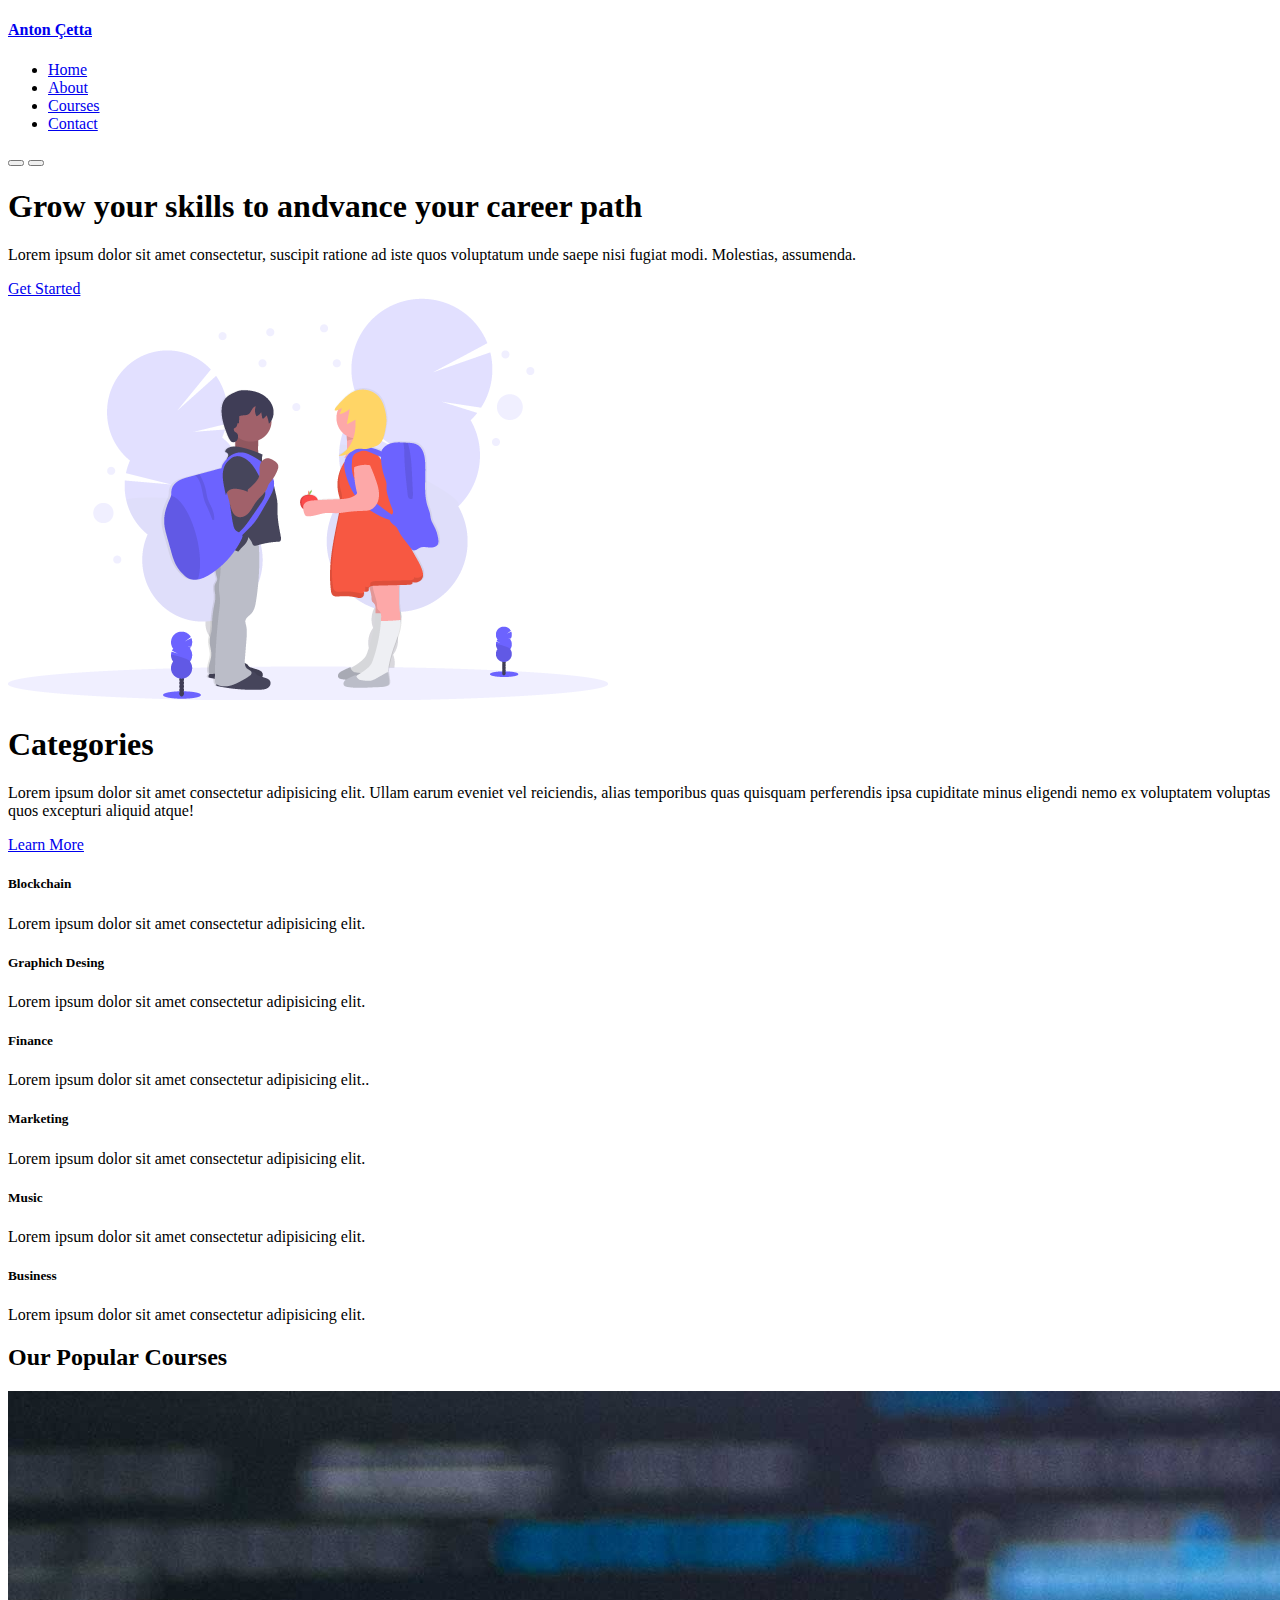
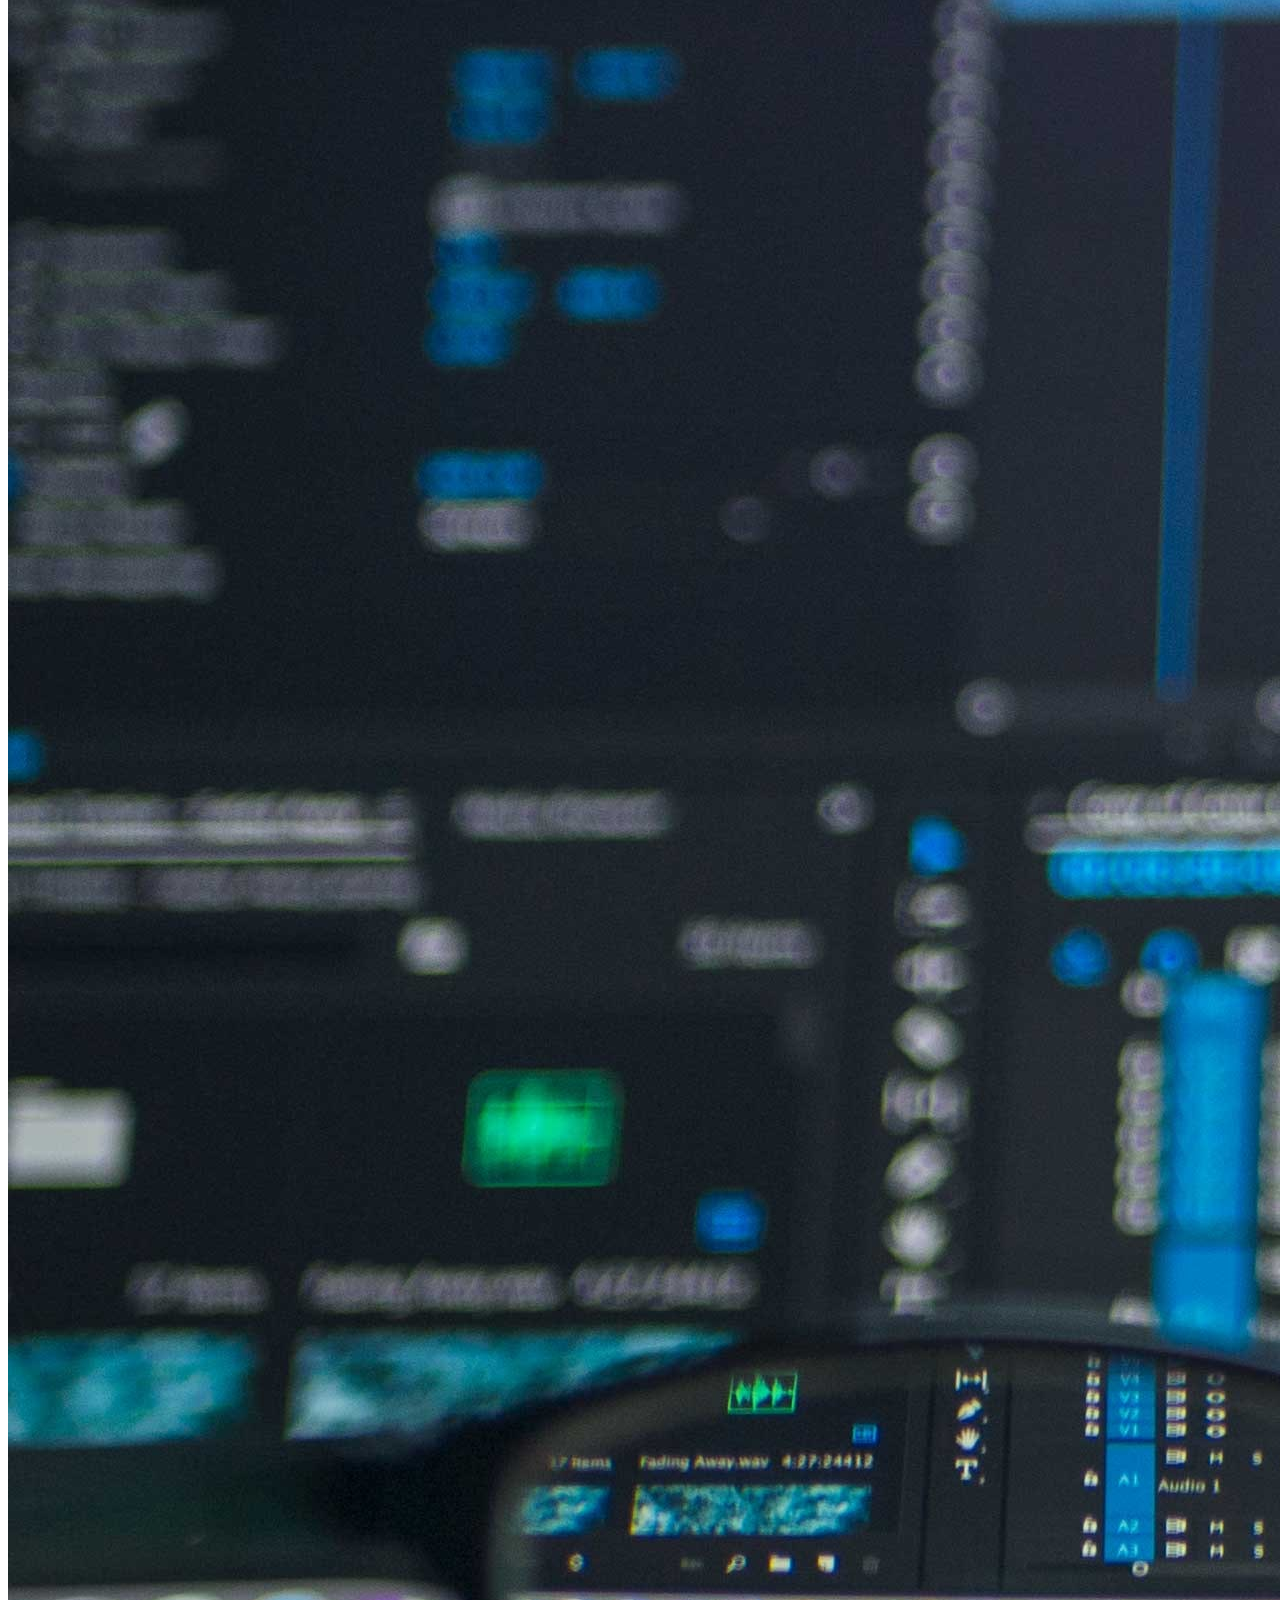
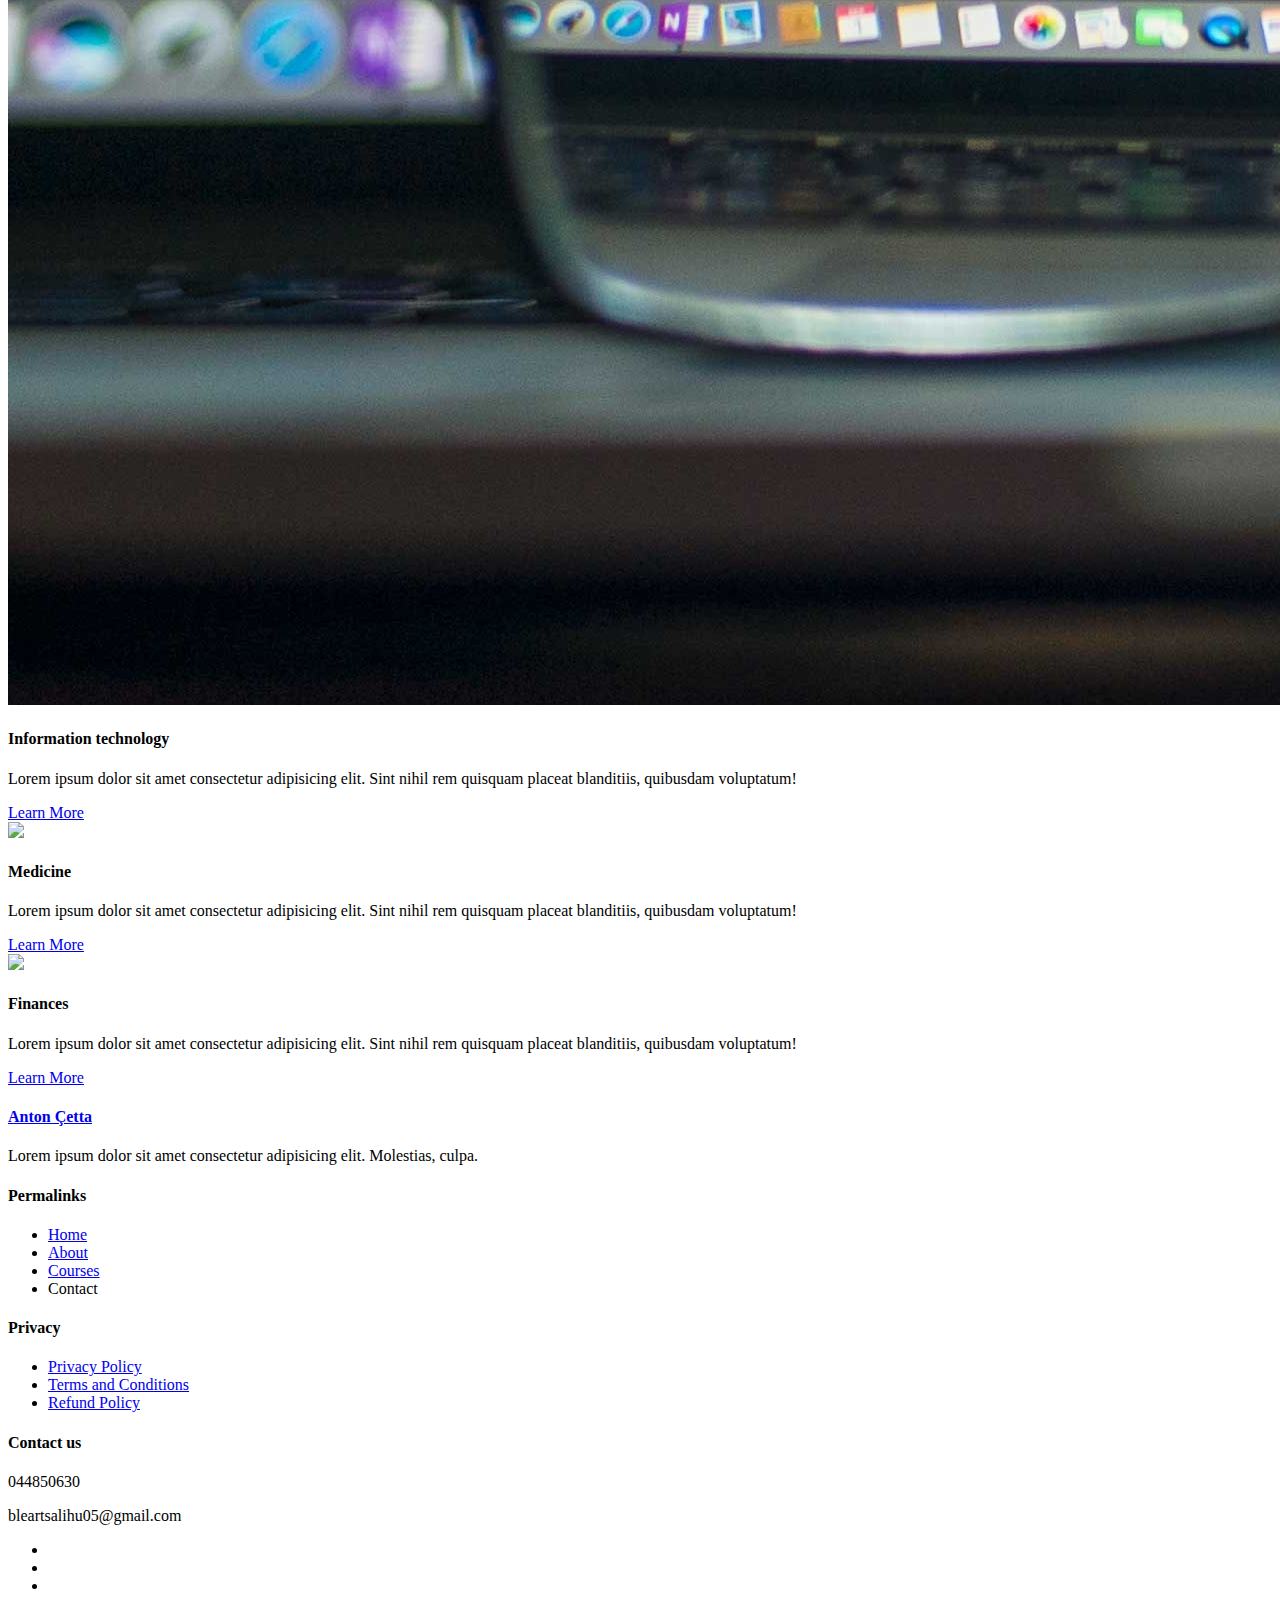
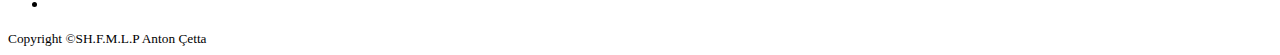
==== index.html @ 56d0099e "Update index.html" ====
<!DOCTYPE html>
<html lang="en">

<head>
    <meta charset="UTF-8">
    <meta http-equiv="X-UA-Compatible" content="IE=edge">
    <meta name="viewport" content="width=device-width, initial-scale=1.0">
    <title>SH.F.M.L.P Anton Çetta</title>
    <link rel="stylesheet" href="test/style.css">
    <!--Iconscout cdn-->
    <link rel="stylesheet" href="https://unicons.iconscout.com/release/v4.0.0/css/line.css">
    <!--Google Fonts-->
    <link rel="preconnect" href="https://fonts.googleapis.com">
    <link rel="preconnect" href="https://fonts.gstatic.com" crossorigin>
    <link href="https://fonts.googleapis.com/css2?family=Montserrat:wght@300;400;500;600;700;800;900&display=swap"
        rel="stylesheet">
</head>

<body>
    <nav>
        <div class="contanier nav__contanier">
            <a href="/index.html">
                <h4>Anton Çetta</h4>
            </a>
            <ul class="nav__menu">
                <li> <a href="/index.html">Home</a></li>
                <li> <a href="/about.html">About</a> </li>
                <li> <a href="/courses.html">Courses</a> </li>
                <li> <a href="/contact.html">Contact</a> </li>
            </ul>
            <button id="open-menu-btn"><i class="uil uil-bars"></i></button>
            <button id="close-menu-btn"><i class="uil uil-multiply"></i></button>
        </div>
    </nav>
    <!--End of NavBar-->
    <header>
        <div class="contanier header__contanier">
            <div class="header__left">
                <h1>Grow your skills to andvance your career path</h1>
                <p>Lorem ipsum dolor sit amet consectetur, suscipit ratione ad iste quos voluptatum unde saepe nisi
                    fugiat modi. Molestias, assumenda.</p>
                <a href="/courses.html" class="btn btn-primary">Get Started</a>
            </div>
            <div class="header__right">
                <div class="header__right-image">
                    <img src="/Images/img1.png">
                </div>
            </div>
        </div>
    </header>
    <!--End of header-->



    <section class="categories">
        <div class="contanier categories__contanier">
            <div class="categories__left">
                <h1>Categories</h1>
                <p>Lorem ipsum dolor sit amet consectetur adipisicing elit. Ullam earum eveniet vel reiciendis, alias
                    temporibus quas quisquam perferendis ipsa cupiditate minus eligendi nemo ex voluptatem voluptas quos
                    excepturi aliquid atque!</p>
                <a href="#" class="btn ">Learn More</a>


            </div>




            <div class="categories__right">
                <article class="category ">
                    <span class="category__icon"><i class="uil uil-bitcoin-circle"></i></span>
                    <h5>Blockchain</h5>
                    <p>Lorem ipsum dolor sit amet consectetur adipisicing elit. </p>
                </article>
                <article class="category ">
                    <span class="category__icon"><i class="uil uil-bitcoin-circle"></i></span>
                    <h5>Graphich Desing</h5>
                    <p>Lorem ipsum dolor sit amet consectetur adipisicing elit. </p>
                </article>
                <article class="category ">
                    <span class="category__icon"><i class="uil uil-bitcoin-circle"></i></span>
                    <h5>Finance</h5>
                    <p>Lorem ipsum dolor sit amet consectetur adipisicing elit.. </p>
                </article>
                <article class="category">
                    <span class="category__icon"><i class="uil uil-bitcoin-circle"></i></span>
                    <h5>Marketing</h5>
                    <p>Lorem ipsum dolor sit amet consectetur adipisicing elit. </p>
                </article>
                <article class="category ">
                    <span class="category__icon"><i class="uil uil-bitcoin-circle"></i></span>
                    <h5>Music</h5>
                    <p>Lorem ipsum dolor sit amet consectetur adipisicing elit. </p>
                </article>
                <article class="category ">
                    <span class="category__icon"><i class="uil uil-bitcoin-circle"></i></span>
                    <h5>Business</h5>
                    <p>Lorem ipsum dolor sit amet consectetur adipisicing elit. </p>
                </article>

            </div>
        </div>
    </section>
    <!-- End of article's-->

    <!--The Courses Section-->
    <section class="courses">
        <h2>Our Popular Courses</h2>
        <div class="contanier courses_contanier">
            <article class="course">
                <div class="course__image">
                    <img src="/Images/course1.jpg">

                </div>
                <div class="course__info">
                    <h4>Information technology</h4>
                    <p>Lorem ipsum dolor sit amet consectetur adipisicing elit. Sint nihil rem quisquam placeat
                        blanditiis,
                        quibusdam voluptatum!</p>
                    <a href="/courses.html " class="btn btn-primary">
                        Learn More </a>
                </div>


            </article>



            <article class="course">
                <div class="course__image">
                    <img src="/Images/course2.jpg">

                </div>
                <div class="course__info">
                    <h4>Medicine </h4>
                    <p>Lorem ipsum dolor sit amet consectetur adipisicing elit. Sint nihil rem quisquam placeat
                        blanditiis,
                        quibusdam voluptatum!
                    </p>
                    <a href="/courses.html " class="btn btn-primary">
                        Learn More </a>
                </div>

            </article>


            <article class="course">
                <div class="course__image">
                    <img src="/Images/course2.jpg">

                </div>
                <div class="course__info">
                    <h4>Finances</h4>
                    <p>Lorem ipsum dolor sit amet consectetur adipisicing elit. Sint nihil rem quisquam placeat
                        blanditiis,
                        quibusdam voluptatum!
                    </p>
                    <a href="/courses.html " class="btn btn-primary">
                        Learn More </a>
                </div>

            </article>
            <!--The end of  Courses Section-->


        </div>
    </section>
    <footer>
        <div class="contanier footer__contanier">
            <div class="footer__1">
                <a href="/index.html" class="footer__logo">
                    <h4>Anton Çetta</h4>
                </a>
                <p>Lorem ipsum dolor sit amet consectetur adipisicing elit. Molestias, culpa.</p>
            </div>
            <div class="footer__2">
                <h4>Permalinks</h4>
                <ul class="permalinks">
                    <li><a href="/index.html">Home</a></li>
                    <li><a href="/about.html">About</a></li>
                    <li><a href="/courses.html">Courses</a></li>
                    <li><a href="/contact.html"></a>Contact</li>

                </ul>
            </div>


            <div class="footer__3">
                <h4>Privacy</h4>
                <ul class="privacy">
                    <li><a href="#">Privacy Policy</a></li>
                    <li><a href="#">Terms and Conditions</a></li>
                    <li><a href="#">Refund Policy</a></li>
                </ul>
            </div>






            <div class="footer__4">
                <h4>Contact us</h4>
                <div>
                    <p>044850630</p>
                    <p>bleartsalihu05@gmail.com</p>
                </div>



                <ul class="footer__socials">
                    <li><a href="#"><i class="uil uil-facebook-f"></i></a></li>
                    <li><a href="#"><i class="uil uil-instagram-alt"></i></a></li>
                    <li><a href="#"><i class="uil uil-twitter"></i></a></li>
                    <li><a href="#"><i class="uil uil-linkedin-alt"></i></a></li>
                </ul>
            </div>
            <div class="footer_copyright">
                <small>Copyright &copy;SH.F.M.L.P Anton Çetta</small>
            </div>
        </div>
    </footer>

    <!--The end of  Footer-->








    <script src="test/main.js "></script>
</body>

</html>
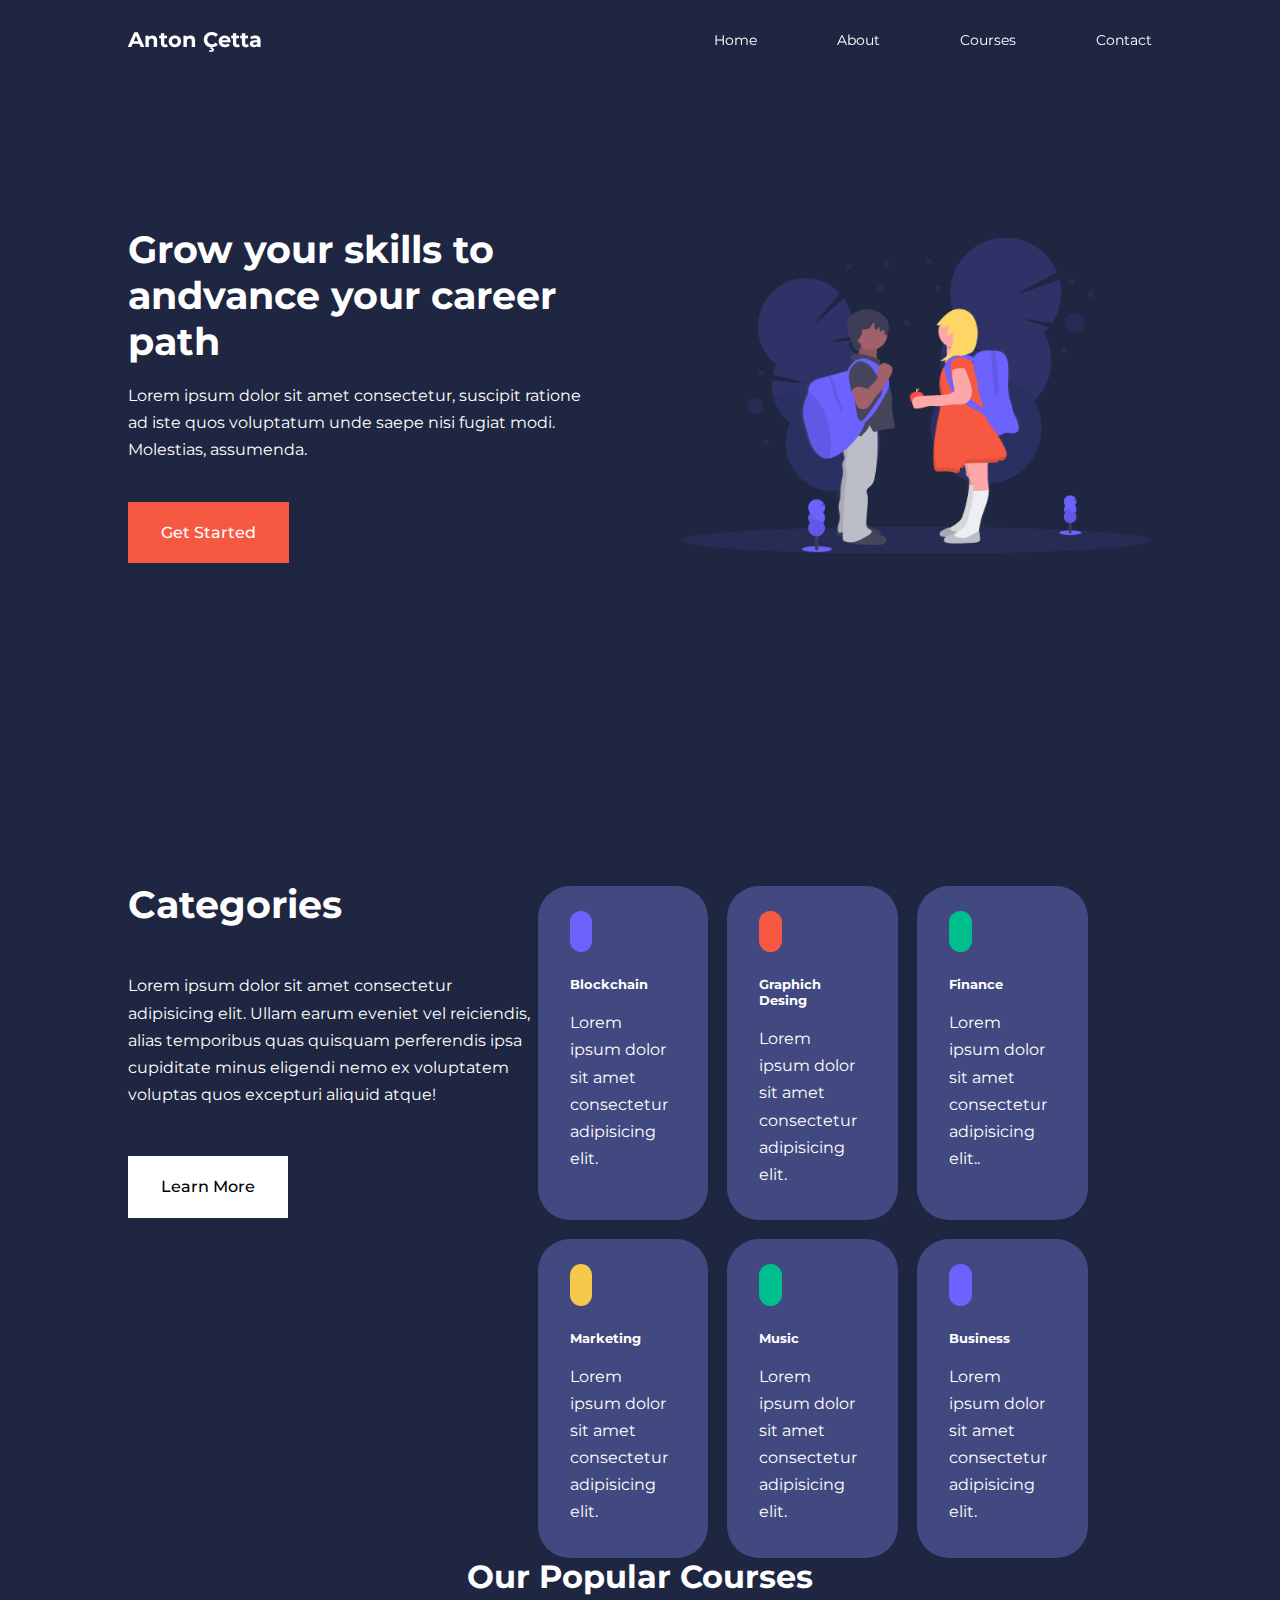
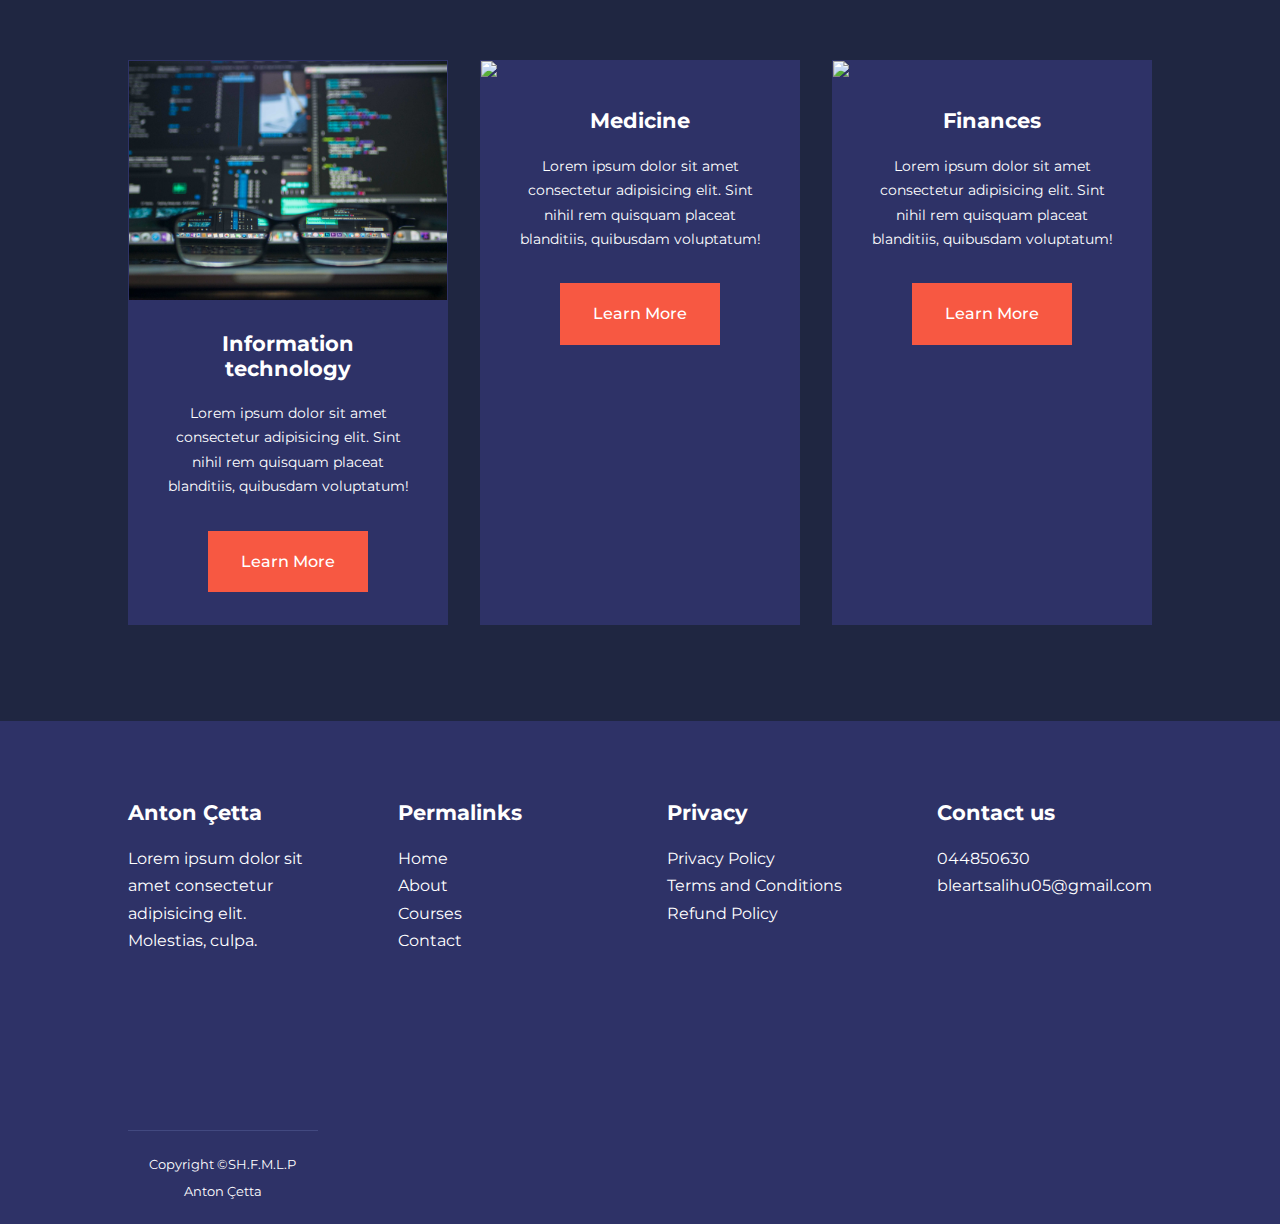
==== commit 938ba7b6: "Update index.html" ====
--- a/index.html
+++ b/index.html
@@ -6,7 +6,7 @@
     <meta http-equiv="X-UA-Compatible" content="IE=edge">
     <meta name="viewport" content="width=device-width, initial-scale=1.0">
     <title>SH.F.M.L.P Anton Çetta</title>
-    <link rel="stylesheet" href="test/style.css">
+    <link rel="stylesheet" href="style.css">
     <!--Iconscout cdn-->
     <link rel="stylesheet" href="https://unicons.iconscout.com/release/v4.0.0/css/line.css">
     <!--Google Fonts-->
--- a/style.css
+++ b/style.css
@@ -0,0 +1,574 @@
+* {
+    margin: 0;
+    padding: 0;
+    border: 0;
+    outline: 0;
+    text-decoration: none;
+    list-style: none;
+    box-sizing: border-box;
+
+}
+
+:root {
+    --color-primary: #6c63ff;
+    --color-success: #00bf8e;
+    --color-warning: #f7c94b;
+    --color-danger: #f75842;
+    --color-danger-variant: rgba(247, 88, 66, 0.4);
+    --color-white: #fff;
+    --color-light: rgba(255, 255, 255, 0.7);
+    --color-black: #000;
+    --color-bg: #1f2641;
+    --color-bg1: #2e3267;
+    --color-bg2: #424980;
+
+    --contanier-width-lg: 80%;
+    --contanier-width-md: 90%;
+    --contanier-width-sm: 94%;
+
+
+    --transition: all 400ms ease;
+
+
+
+
+}
+
+body {
+    font-family: 'Montserrat', sans-serif;
+    line-height: 1.7;
+    color: var(--color-white);
+    background: var(--color-bg);
+
+}
+
+.contanier {
+    width: var(--contanier-width-lg);
+    margin: 0 auto;
+
+
+}
+
+section {
+    padding: 6rem 0;
+}
+
+section h2 {
+    text-align: center;
+    margin-bottom: 4rem;
+}
+
+h1,
+h2,
+h3,
+h4,
+h5 {
+    line-height: 1.2;
+}
+
+h1 {
+    font-size: 2.4rem;
+}
+
+h2 {
+    font-size: 2rem;
+}
+
+h3 {
+    font-size: 1.4rem;
+}
+
+h4 {
+    font-size: 1.3rem;
+}
+
+a {
+    color: var(--color-white);
+}
+
+img {
+    width: 100%;
+    display: block;
+    object-fit: cover;
+}
+
+.btn {
+    display: inline-block;
+    background: var(--color-white);
+    color: var(--color-black);
+    padding: 1rem 2rem;
+    border: 1px solid transparent;
+    font-weight: 500;
+    transition: var(--transition);
+
+
+}
+
+.btn:hover {
+    background: transparent;
+    color: var(--color-white);
+    border-color: var(--color-white);
+
+}
+
+.btn-primary {
+    background-color: var(--color-danger);
+    color: var(--color-white);
+}
+
+/*  ================== Nav Bar ============ */
+nav {
+    background-color: transparent;
+    width: 100%;
+    height: 5rem;
+    position: fixed;
+    top: 0;
+    z-index: 11;
+}
+
+/* Changes style of nav bar using javascript */
+.window-scroll {
+    background: var(--color-primary);
+    box-shadow: 0 1rem 2rem rgba(0, 0, 0, 0.2);
+}
+
+.nav__contanier {
+    height: 100%;
+    display: flex;
+    justify-content: space-between;
+    align-items: center;
+}
+
+nav button {
+    display: none;
+
+}
+
+.nav__menu {
+    display: flex;
+    align-items: center;
+    gap: 5rem;
+
+}
+
+.nav__menu a {
+    font-size: 0.9rem;
+    transition: var(--transition);
+}
+
+.nav__menu a:hover {
+    color: var(--color-bg2);
+}
+
+/*  ================== Header ========== */
+header {
+    position: relative;
+    top: 5rem;
+    overflow: hidden;
+    height: 70vh;
+    margin-bottom: 5rem;
+}
+
+.header__contanier {
+    display: grid;
+    grid-template-columns: 1fr 1fr;
+    align-items: center;
+    gap: 5rem;
+    height: 100%;
+
+}
+
+.header__left p {
+    margin: 1rem 0 2.4rem;
+
+}
+
+/*  ================== Categorys ============ */
+.categories {
+    background: var(--color)--color-bg1;
+    height: 32rem;
+    margin-top: 10rem;
+}
+
+.categories__right {
+    margin-right: 4rem;
+}
+
+.categories h1 {
+    line-height: 1;
+    margin-bottom: 3rem;
+}
+
+.categories__contanier {
+    display: grid;
+    grid-template-columns: 40% 60%;
+
+
+}
+
+.categories__left p {
+    margin: 1rem 0 3rem;
+}
+
+.categories__right {
+    display: grid;
+    grid-template-columns: repeat(3, 1fr);
+    gap: 1.2rem;
+}
+
+.category {
+    background-color: var(--color-bg2);
+    padding: 2rem;
+    border-radius: 2rem;
+    transition: var(--transition);
+}
+
+.category:hover {
+    box-shadow: 0 3rem 3rem rgba(0, 0, 0, 0.3);
+    z-index: 1;
+
+}
+
+.category:nth-child(2) .category__icon {
+    background: var(--color-danger);
+}
+
+.category:nth-child(3) .category__icon {
+    background: var(--color-success);
+}
+
+.category:nth-child(4) .category__icon {
+    background: var(--color-warning);
+}
+
+.category:nth-child(5) .category__icon {
+    background: var(--color-success);
+}
+
+.category__icon {
+    background-color: var(--color-primary);
+    padding: 0.7rem;
+    border-radius: 0.9rem;
+
+}
+
+.category h5 {
+    margin: 2rem 0 1rem;
+
+}
+
+.cateogry p {
+    font-size: 0.85rem;
+}
+
+/* --The Courses Section--*/
+.courses {
+    margin-top: 10rem;
+}
+
+.courses_contanier {
+    display: grid;
+    grid-template-columns: repeat(3, 1fr);
+    gap: 2rem;
+
+
+}
+
+.course {
+    background: var(--color-bg1);
+    text-align: center;
+    border: 1px solid transparent;
+    transition: var(--transition);
+}
+
+.course:hover {
+    background: transparent;
+    border-color: var(--color-primary);
+
+}
+
+.course__info {
+    padding: 2rem;
+}
+
+.course__info p {
+    margin: 1.2rem 0 2rem;
+    font-size: 0.9rem;
+}
+
+/* Footer */
+footer {
+    background: var(--color-bg1);
+    padding-top: 5rem;
+    font-size: 0, 9rem;
+
+
+}
+
+.footer__contanier {
+    display: grid;
+    grid-template-columns: repeat(4, 1fr);
+    gap: 5rem;
+}
+
+.footer__contanier>div h4 {
+    margin-bottom: 1.2rem;
+}
+
+.footer__1 p {
+    margin: 0 0 2rem;
+
+}
+
+.footer ul li {
+    margin-bottom: 0.7rem;
+
+}
+
+.footer ul li a:hover {
+    text-decoration: underline;
+
+}
+
+.footer__socials {
+    display: flex;
+    gap: 1rem;
+    font-size: 1.2rem;
+    margin-top: 2rem;
+
+}
+
+.footer_copyright {
+    text-align: center;
+    margin-top: 4rem;
+    padding: 1.2rem 0;
+    border-top: 1px solid var(--color-bg2);
+}
+
+/* TABLET MEDIA QUERYS */
+
+@media screen and (max-width: 1024px) {
+    .contanier {
+        width: var(--contanier-width-md);
+
+    }
+
+    h1 {
+        font-size: 2.2rem;
+    }
+
+    h2 {
+        font-size: 1.7rem;
+    }
+
+    h3 {
+        font-size: 1.4rem;
+    }
+
+    h4 {
+        font-size: 1.2rem;
+    }
+
+    /* NAV BAR */
+
+    nav button {
+        display: inline-block;
+        background: transparent;
+        font-size: 1.8rem;
+        color: var(--color-white);
+        cursor: pointer;
+
+    }
+
+    nav button#close-menu-btn {
+        display: none;
+
+    }
+
+
+
+    .nav__menu {
+        position: fixed;
+        top: 5rem;
+        right: 5%;
+        height: fit-content;
+        width: 18rem;
+        flex-direction: column;
+        gap: 0;
+        display: none;
+    }
+
+    .nav__menu li {
+        width: 100%;
+        height: 5.8rem;
+
+        animation: animateNavItems 400ms linear forwards;
+        transform-origin: top right;
+        opacity: 0;
+    }
+
+    .nav__menu li:nth-child(2) {
+        animation-delay: 200ms;
+    }
+
+    .nav__menu li:nth-child(3) {
+        animation-delay: 300ms;
+    }
+
+    .nav__menu li:nth-child(4) {
+        animation-delay: 400ms;
+    }
+
+    @keyframes animateNavItems {
+        0% {
+            transform: rotateZ('-90deg');
+        }
+
+        100% {
+            transform: rotateZ('0');
+            opacity: 1;
+        }
+
+    }
+
+    .nav__menu li a {
+        background: var(--color-primary);
+        box-shadow: -4rem 6rem 10rem rgba(0, 0, 0, 0.6);
+        width: 100%;
+        height: 100%;
+        display: grid;
+        place-items: center;
+
+    }
+
+    .nav__menu li a:hover {
+        background: var(--color-bg2);
+        color: var(--color-white);
+
+
+    }
+
+    /* =============================== Header ================ */
+    header {
+        height: 52vh;
+        margin-bottom: rem;
+    }
+
+    .header__contanier {
+        gap: 0;
+        padding-bottom: 3rem;
+
+    }
+
+    /* Categories */
+    .categories {
+        height: auto;
+
+    }
+
+    .categories__contanier {
+        grid-template-columns: 1fr;
+        gap: 3rem;
+
+    }
+
+    .categories__left {
+        margin: 0;
+
+    }
+
+    /* Courses */
+    .courses {
+        margin-top: 0;
+
+    }
+
+    .courses_contanier {
+        grid-template-columns: 1fr 1fr;
+
+
+    }
+
+    /* ========= Footer ========= */
+    .footer__contanier {
+        grid-template-columns: 1fr 1fr;
+
+    }
+}
+
+/*  ========================== Media Queries  Phone ============== */
+@media screen and (max-width: 600px) {
+    .contanier {
+        width: var(--contanier-width-sm);
+
+    }
+
+    /* =============== NAV BAR */
+    .nav__menu {
+        right: 3%;
+
+
+    }
+
+    /* ========== Header ==========*/
+    header {
+        height: 100vh;
+
+    }
+
+    .header__contanier {
+        grid-template-columns: 1fr;
+        text-align: center;
+        margin-top: 0;
+
+
+    }
+
+    .header__left p {
+        margin-bottom: 1.3rem;
+
+    }
+
+    /* ============= Categories =========== */
+
+    .categories__right {
+        grid-template-columns: 1fr;
+
+        gap: 0.7rem;
+
+    }
+
+    .category {
+        padding: 1rem;
+        border-radius: 1rem;
+    }
+
+    .category__icon {
+        margin-top: 4px;
+        display: inline-block;
+
+    }
+
+    /* ===================== Popular Courses =============== */
+    .courses_contanier {
+        grid-template-columns: 1fr;
+
+    }
+
+    /* ======================= Footer ======== */
+    .footer__contanier {
+        grid-template-columns: 1fr;
+        text-align: center;
+        gap: 2rem;
+
+    }
+
+    .footer__1 p {
+        margin: 1rem auto;
+
+    }
+
+    .footer__socials {
+        justify-content: center;
+    }
+}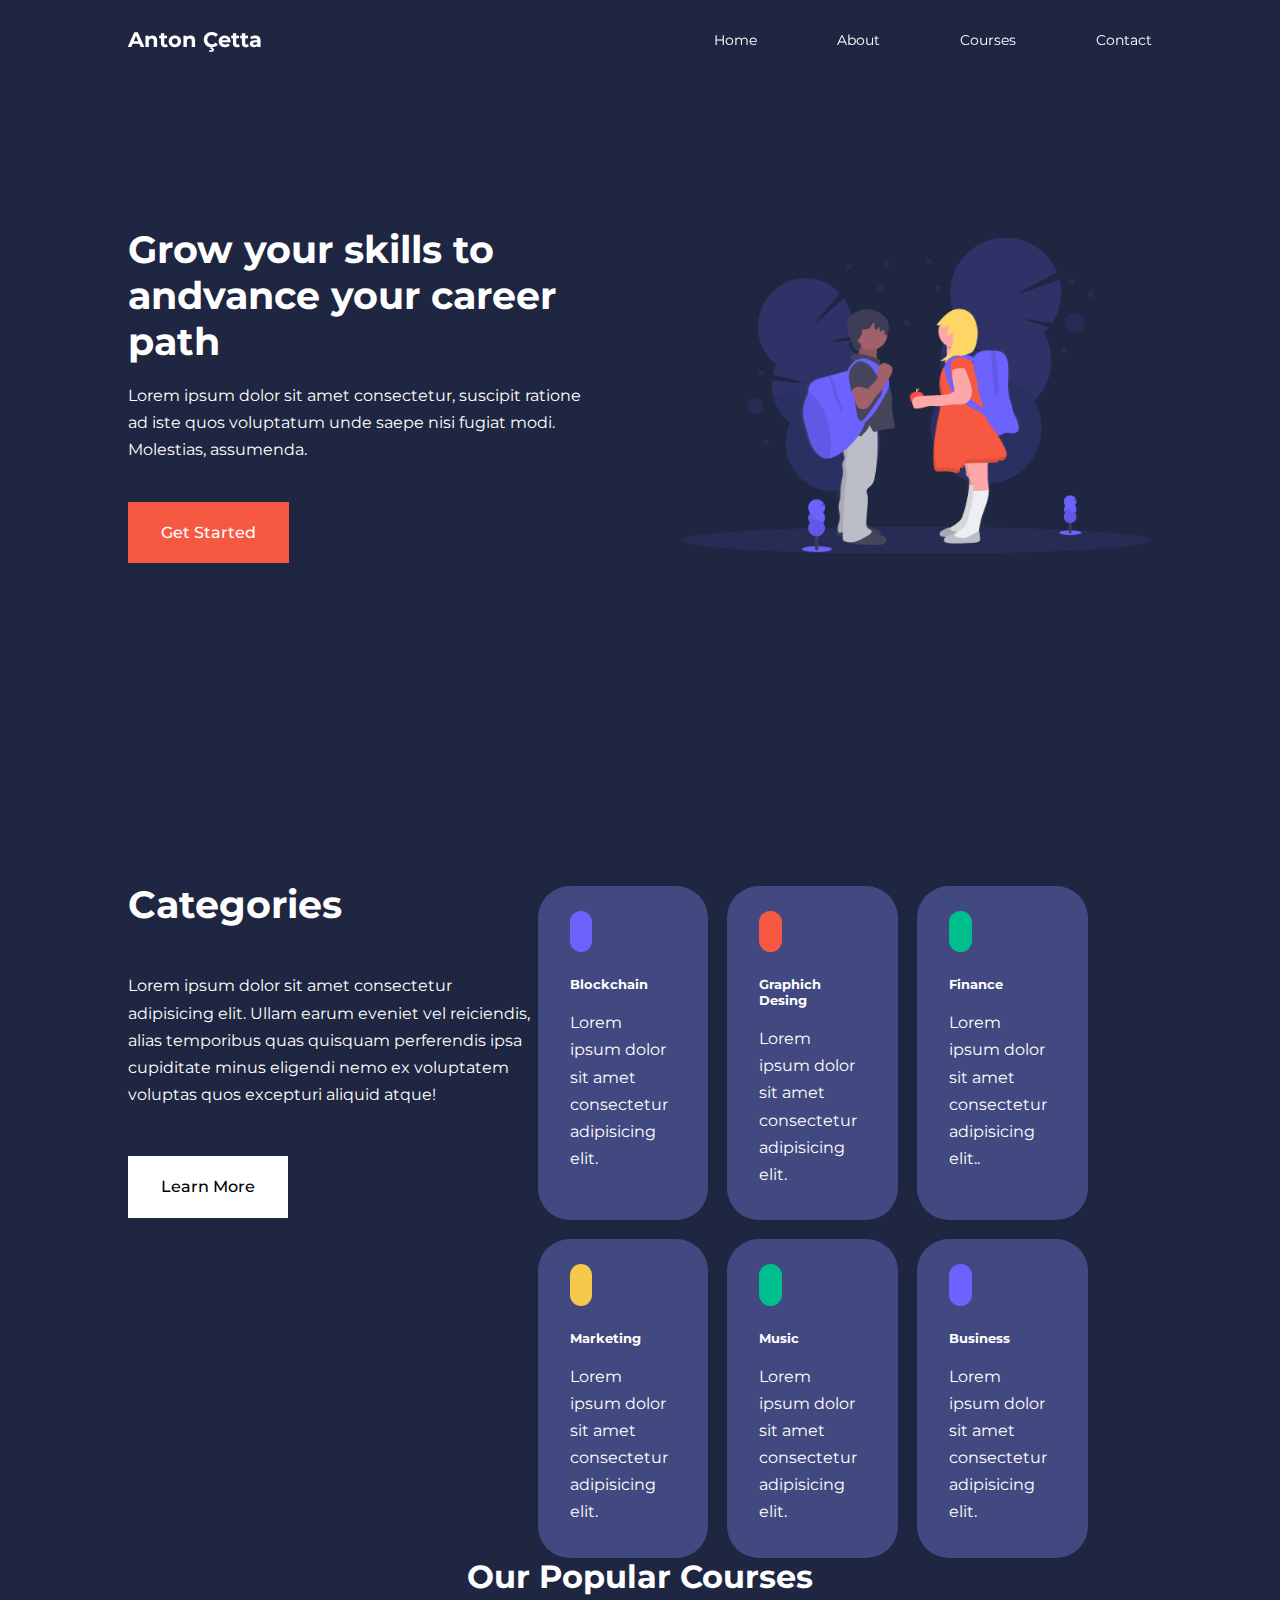
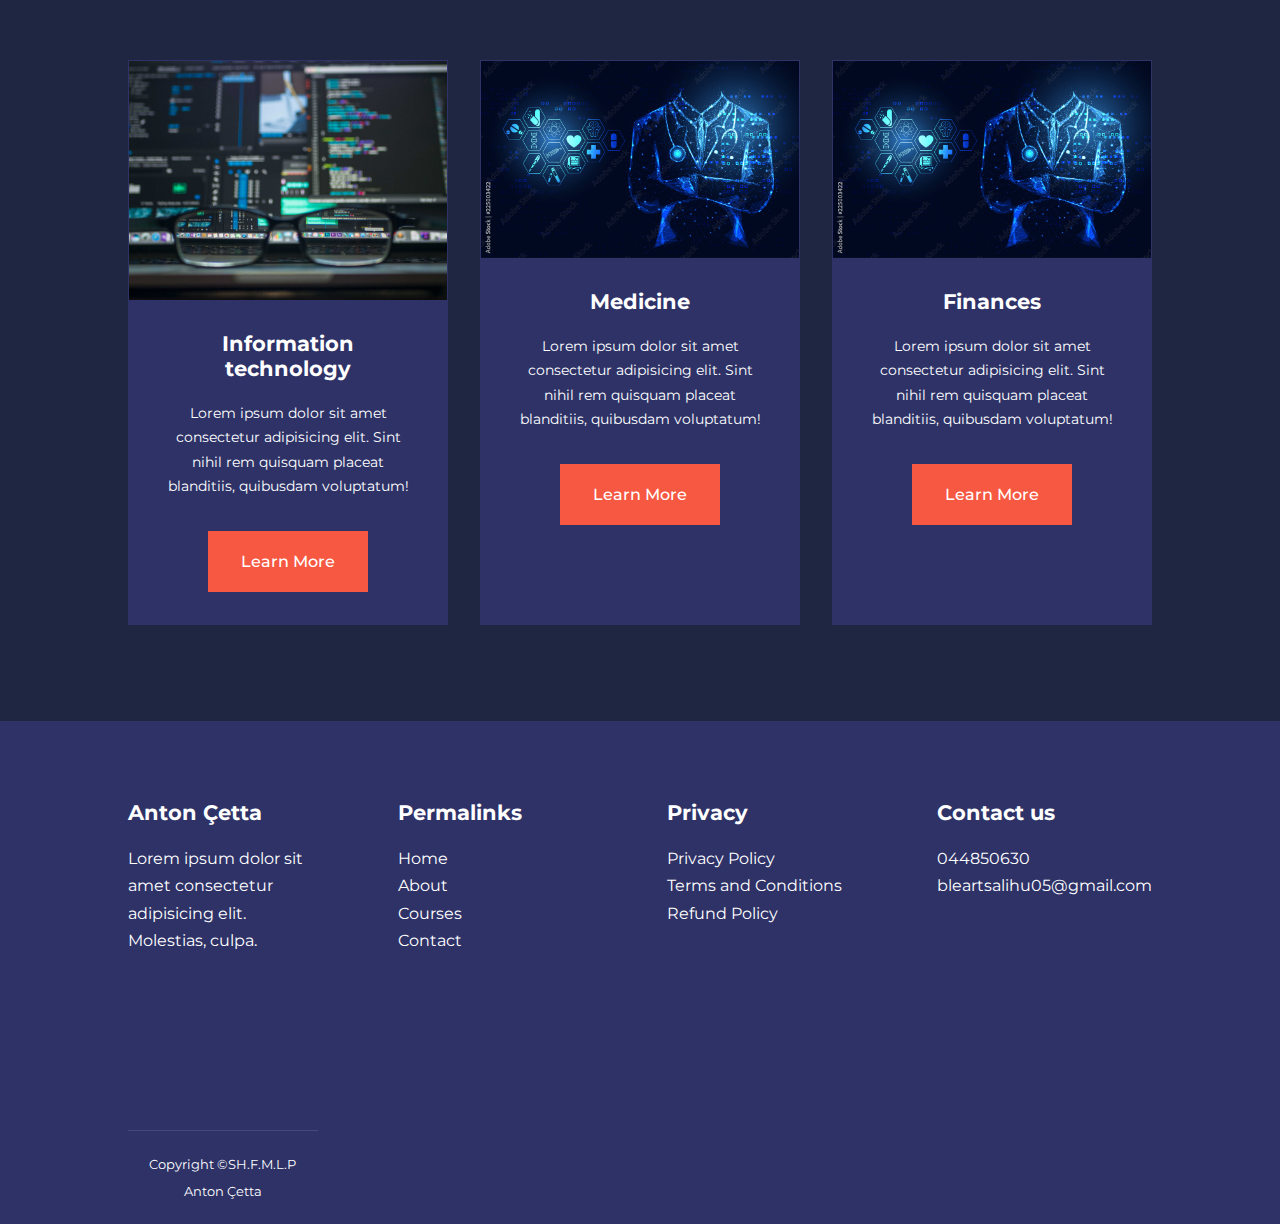
==== commit 7258fcc4: "Update index.html" ====
--- a/index.html
+++ b/index.html
@@ -43,7 +43,7 @@
             </div>
             <div class="header__right">
                 <div class="header__right-image">
-                    <img src="/Images/img1.png">
+                    <img src="Images/img1.png">
                 </div>
             </div>
         </div>
@@ -110,7 +110,7 @@
         <div class="contanier courses_contanier">
             <article class="course">
                 <div class="course__image">
-                    <img src="/Images/course1.jpg">
+                    <img src="Images/course1.jpg">
 
                 </div>
                 <div class="course__info">
@@ -129,7 +129,7 @@
 
             <article class="course">
                 <div class="course__image">
-                    <img src="/Images/course2.jpg">
+                    <img src="Images/1000_F_225003422_3qIXn6dFasl32tGkDQ2H7RTX63wwnuyg.jpg">
 
                 </div>
                 <div class="course__info">
@@ -147,7 +147,7 @@
 
             <article class="course">
                 <div class="course__image">
-                    <img src="/Images/course2.jpg">
+                    <img src="Images/1000_F_225003422_3qIXn6dFasl32tGkDQ2H7RTX63wwnuyg.jpg">
 
                 </div>
                 <div class="course__info">
@@ -231,7 +231,7 @@
 
 
 
-    <script src="test/main.js "></script>
+    <script src="main.js "></script>
 </body>
 
 </html>
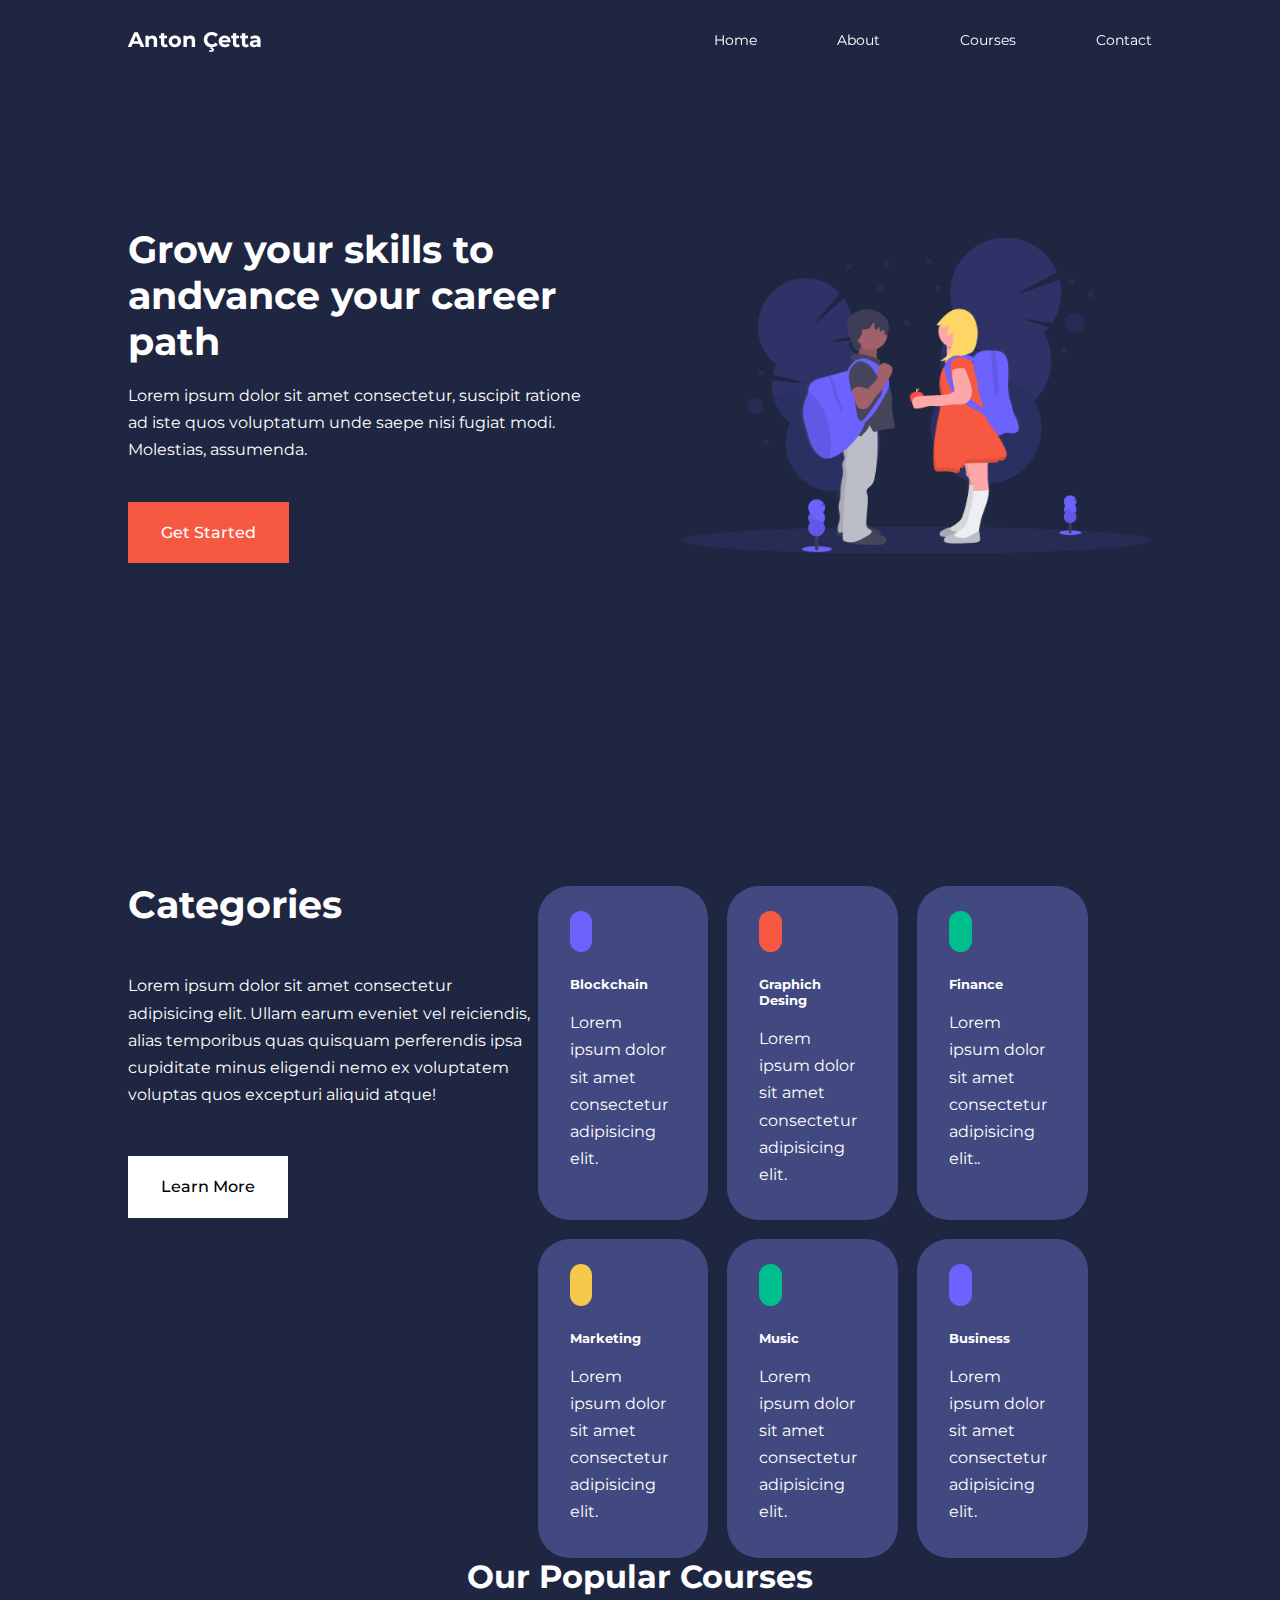
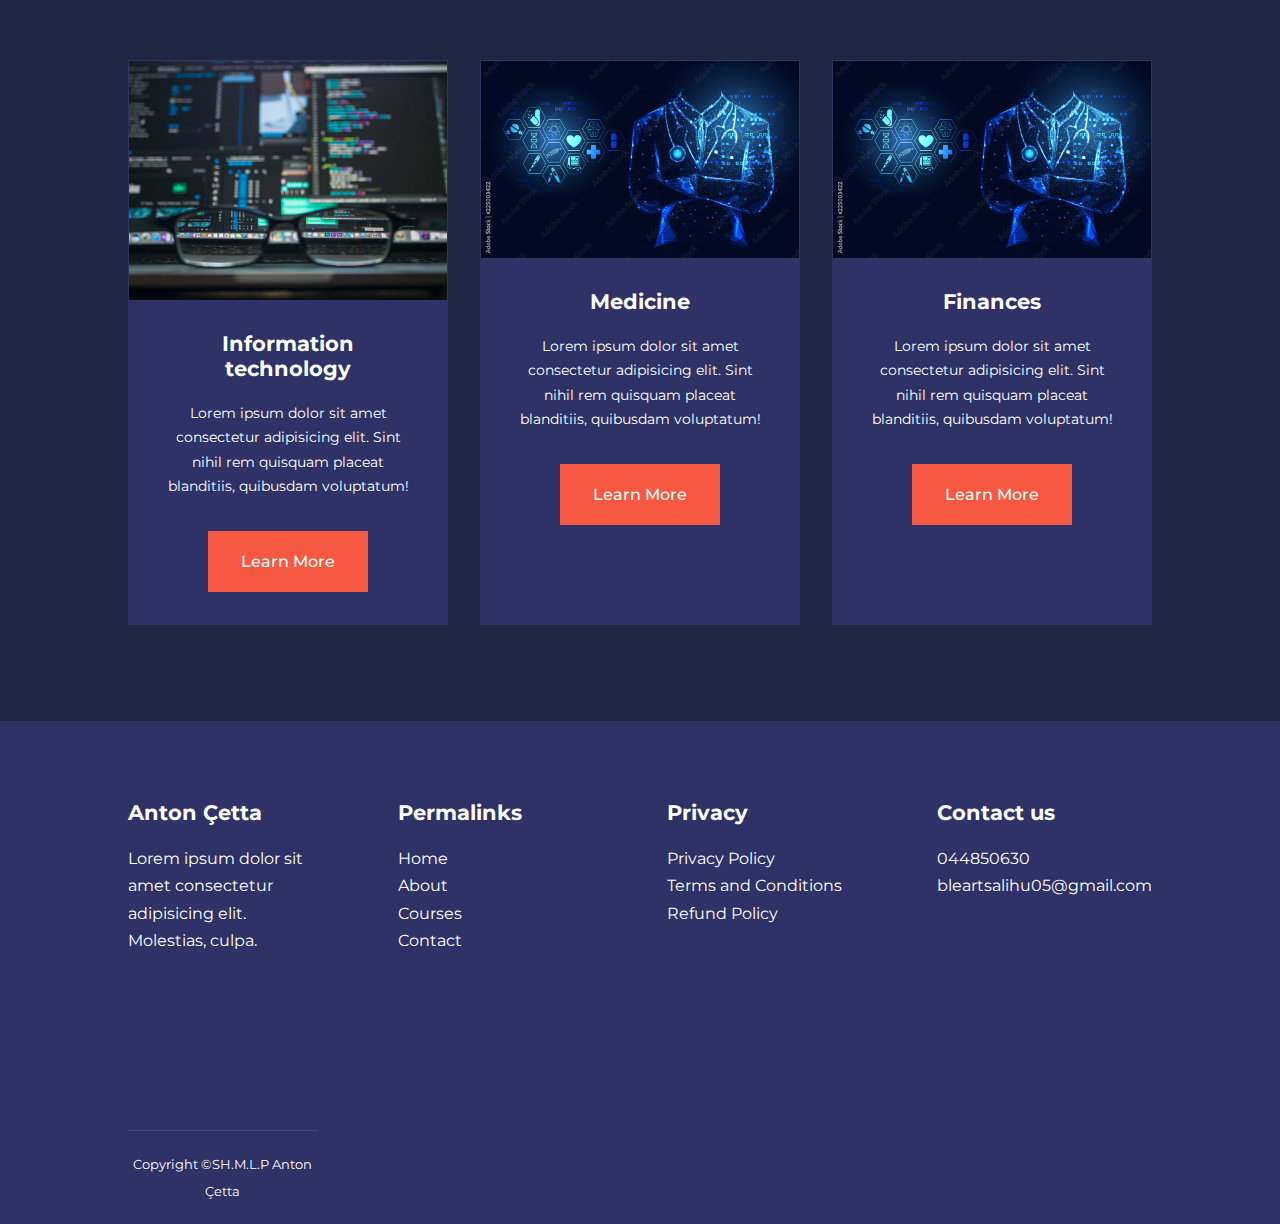
==== commit df3ccf95: "Update index.html" ====
--- a/index.html
+++ b/index.html
@@ -5,7 +5,7 @@
     <meta charset="UTF-8">
     <meta http-equiv="X-UA-Compatible" content="IE=edge">
     <meta name="viewport" content="width=device-width, initial-scale=1.0">
-    <title>SH.F.M.L.P Anton Çetta</title>
+    <title>SH.M.L.P Anton Çetta</title>
     <link rel="stylesheet" href="style.css">
     <!--Iconscout cdn-->
     <link rel="stylesheet" href="https://unicons.iconscout.com/release/v4.0.0/css/line.css">
@@ -217,7 +217,7 @@
                 </ul>
             </div>
             <div class="footer_copyright">
-                <small>Copyright &copy;SH.F.M.L.P Anton Çetta</small>
+                <small>Copyright &copy;SH.M.L.P Anton Çetta</small>
             </div>
         </div>
     </footer>
--- a/style.css
+++ b/style.css
@@ -533,7 +533,7 @@
 
     .categories__right {
         grid-template-columns: 1fr;
-
+        margin:auto;
         gap: 0.7rem;
 
     }
@@ -552,6 +552,7 @@
     /* ===================== Popular Courses =============== */
     .courses_contanier {
         grid-template-columns: 1fr;
+        
 
     }
 
@@ -571,4 +572,4 @@
     .footer__socials {
         justify-content: center;
     }
-}+}
